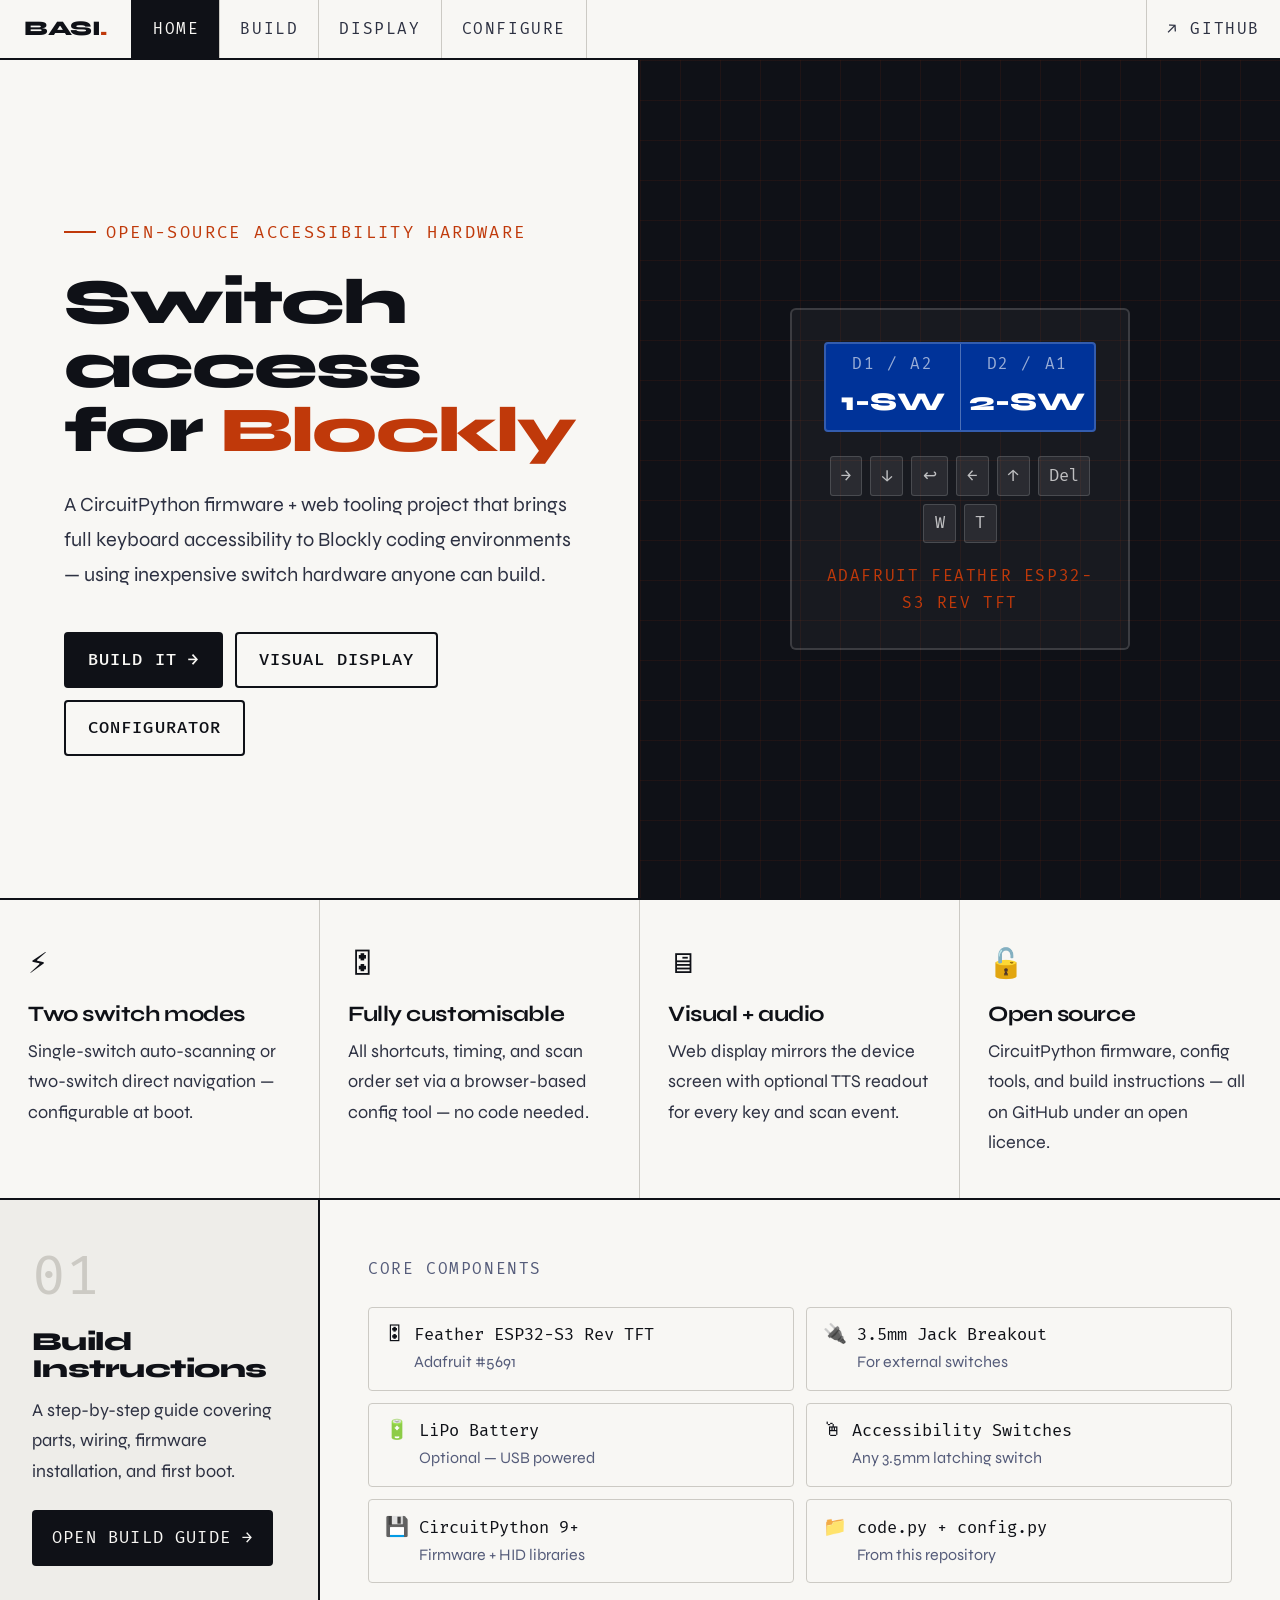
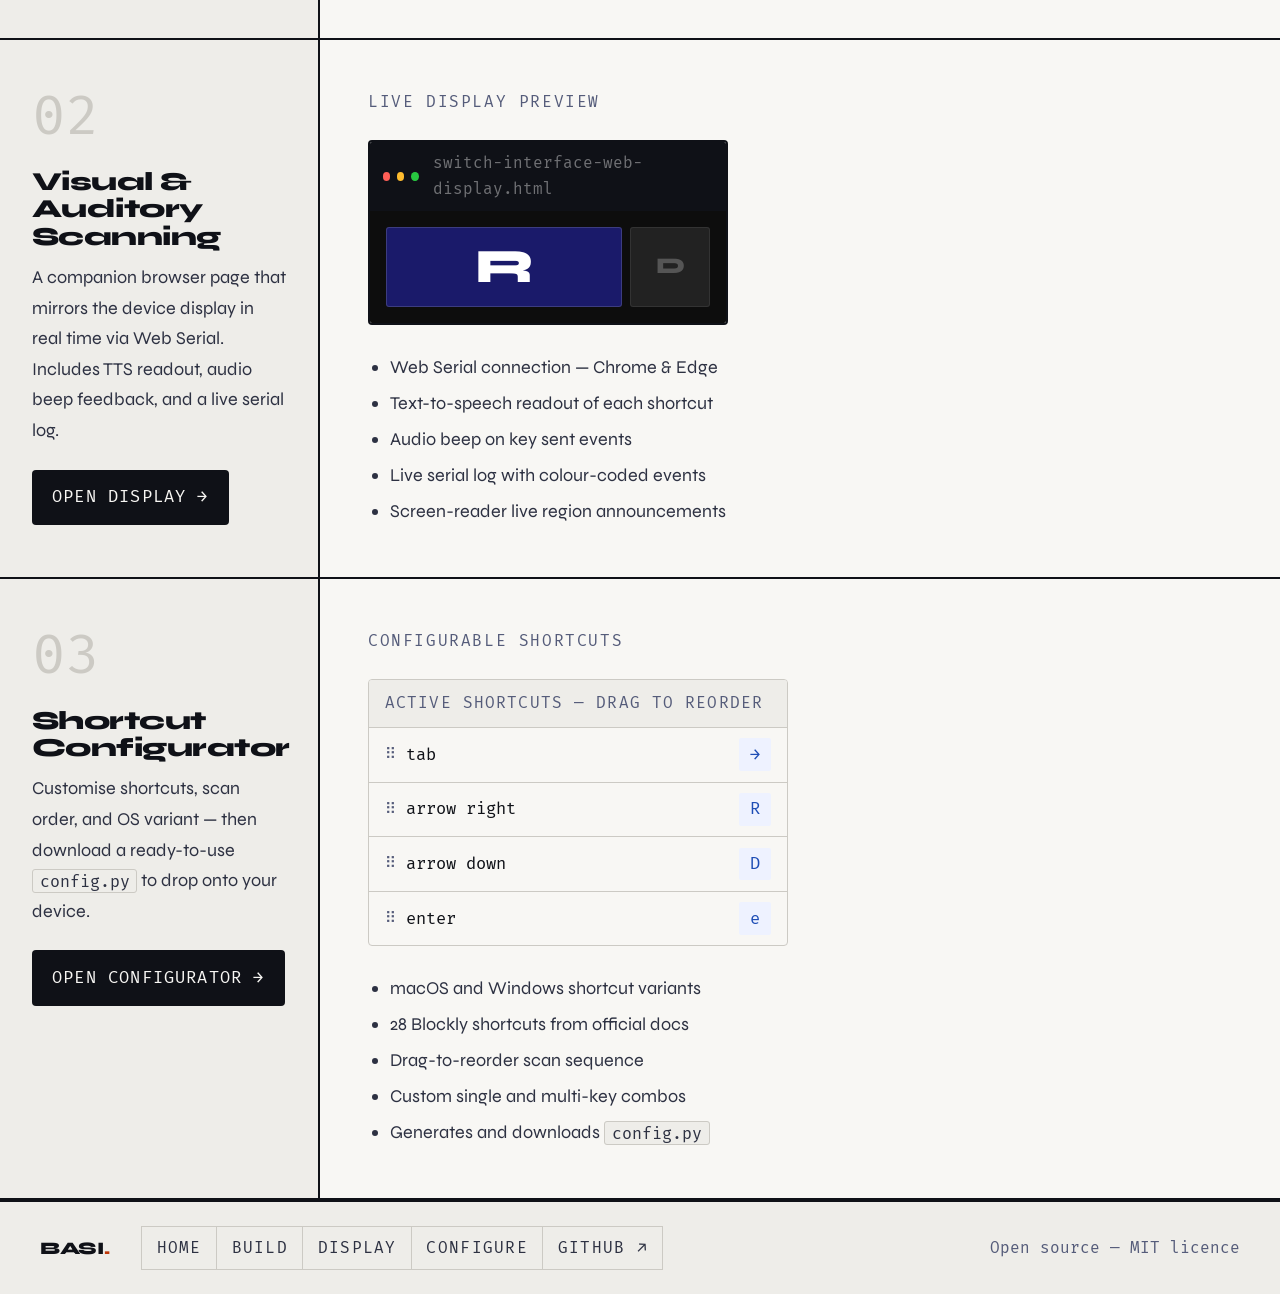
==== docs/index.html @ f082f9fe "Documentation webpage Added pages to combine build instructions, Display Tool and configurator." ====
<!DOCTYPE html>
<html lang="en">
<head>
<meta charset="UTF-8">
<meta name="viewport" content="width=device-width, initial-scale=1.0">
<title>Blockly Accessible Switch Interface (BASI)</title>
<meta name="description" content="Open-source hardware and software bringing keyboard accessibility to Blockly via customisable switch interfaces on Adafruit Feather ESP32-S3.">
<link rel="preconnect" href="https://fonts.googleapis.com">
<link href="https://fonts.googleapis.com/css2?family=Syne:wght@400;600;700;800&family=Fira+Mono:wght@400;500&display=swap" rel="stylesheet">
<link rel="stylesheet" href="basi-shared.css">
<style>
/* ── HERO ──────────────────────────────────────────────────── */
.hero {
  display: grid;
  grid-template-columns: 1fr 1fr;
  min-height: calc(100vh - var(--nav-h));
  border-bottom: 2px solid var(--ink);
}
.hero-text {
  padding: 5rem 3rem 4rem 4rem;
  display: flex;
  flex-direction: column;
  justify-content: center;
  border-right: 2px solid var(--ink);
}
.hero-eyebrow {
  font-family: var(--ff-mono);
  font-size: var(--text-sm);
  letter-spacing: 0.14em;
  text-transform: uppercase;
  color: var(--accent);
  margin-bottom: 1.5rem;
  display: flex;
  align-items: center;
  gap: 0.6rem;
}
.hero-eyebrow::before {
  content: '';
  display: block;
  width: 2rem;
  height: 2px;
  background: var(--accent);
  flex-shrink: 0;
}
.hero-title {
  font-family: var(--ff-head);
  font-weight: 800;
  font-size: clamp(2.6rem, 5vw, 4.4rem);
  line-height: 1.0;
  letter-spacing: -0.03em;
  color: var(--ink);
  margin-bottom: 1.5rem;
}
.hero-title em { font-style: normal; color: var(--accent); }
.hero-desc {
  font-size: var(--text-lg);
  color: var(--ink2);
  line-height: 1.75;
  max-width: 44ch;
  margin-bottom: 2.5rem;
}
.hero-cta { display: flex; gap: 0.75rem; flex-wrap: wrap; }

.hero-visual {
  background: var(--ink);
  display: flex;
  flex-direction: column;
  align-items: center;
  justify-content: center;
  padding: 3rem;
  position: relative;
  overflow: hidden;
}
.hero-visual::before {
  content: '';
  position: absolute;
  inset: 0;
  background-image:
    linear-gradient(rgba(192,57,10,0.09) 1px, transparent 1px),
    linear-gradient(90deg, rgba(192,57,10,0.09) 1px, transparent 1px);
  background-size: 40px 40px;
}
.device-card {
  position: relative;
  z-index: 1;
  border: 2px solid rgba(255,255,255,0.15);
  border-radius: 6px;
  padding: 2rem;
  background: rgba(255,255,255,0.04);
  width: 100%;
  max-width: 340px;
}
.device-screen {
  background: #003399;
  border: 2px solid rgba(255,255,255,0.2);
  border-radius: 4px;
  height: 90px;
  display: grid;
  grid-template-columns: 1fr 1px 1fr;
  overflow: hidden;
  margin-bottom: 1.5rem;
}
.device-screen-half {
  display: flex;
  flex-direction: column;
  align-items: center;
  justify-content: center;
  gap: 0.2rem;
}
.device-screen-divider { background: rgba(255,255,255,0.3); }
.device-screen-label {
  font-family: var(--ff-mono);
  font-size: var(--text-xs);
  letter-spacing: 0.1em;
  color: rgba(255,255,255,0.6);
  text-transform: uppercase;
}
.device-screen-key {
  font-family: var(--ff-head);
  font-weight: 800;
  font-size: 1.6rem;
  color: #fff;
}
.device-keys {
  display: flex;
  gap: 0.5rem;
  justify-content: center;
  flex-wrap: wrap;
}
.device-key {
  font-family: var(--ff-mono);
  font-size: var(--text-sm);
  padding: 0.3rem 0.65rem;
  background: rgba(255,255,255,0.08);
  border: 1px solid rgba(255,255,255,0.15);
  border-radius: 3px;
  color: rgba(255,255,255,0.7);
}
.device-tag {
  margin-top: 1.25rem;
  font-family: var(--ff-mono);
  font-size: var(--text-xs);
  color: var(--accent);
  letter-spacing: 0.1em;
  text-transform: uppercase;
  text-align: center;
}

/* ── FEATURES STRIP ─────────────────────────────────────────── */
.features-strip {
  display: grid;
  grid-template-columns: repeat(4, 1fr);
  border-bottom: 2px solid var(--ink);
}
.feature-cell {
  padding: 2.5rem 1.75rem;
  border-right: 1px solid var(--rule);
}
.feature-cell:last-child { border-right: none; }
.feature-icon {
  font-size: 1.8rem;
  margin-bottom: 0.9rem;
  display: block;
}
.feature-title {
  font-family: var(--ff-head);
  font-weight: 700;
  font-size: var(--text-xl);
  margin-bottom: 0.6rem;
}
.feature-desc {
  font-size: var(--text-base);
  color: var(--ink2);
  line-height: 1.7;
}

/* ── PAGE SECTIONS ───────────────────────────────────────────── */
.page-section {
  display: grid;
  grid-template-columns: 320px 1fr;
  border-bottom: 2px solid var(--ink);
  min-height: 440px;
}
.page-section-sidebar {
  border-right: 2px solid var(--ink);
  padding: 3rem 2rem;
  background: var(--tag-bg);
  display: flex;
  flex-direction: column;
  justify-content: space-between;
}
.page-section-num {
  font-family: var(--ff-mono);
  font-size: 3.5rem;
  font-weight: 400;
  line-height: 1;
  color: var(--rule);
  margin-bottom: 1.5rem;
}
.page-section-name {
  font-family: var(--ff-head);
  font-weight: 800;
  font-size: var(--text-2xl);
  line-height: 1.05;
  letter-spacing: -0.02em;
  color: var(--ink);
  margin-bottom: 0.75rem;
}
.page-section-desc {
  font-size: var(--text-base);
  color: var(--ink2);
  line-height: 1.7;
  margin-bottom: 1.5rem;
}
.page-section-link {
  font-family: var(--ff-mono);
  font-size: var(--text-sm);
  letter-spacing: 0.07em;
  text-transform: uppercase;
  color: var(--surface);
  background: var(--ink);
  text-decoration: none;
  padding: 0.85rem 1.25rem;
  display: inline-flex;
  align-items: center;
  min-height: 48px;
  transition: background var(--trans);
  align-self: flex-start;
  border-radius: var(--radius);
}
.page-section-link:hover { background: var(--accent); color: #fff; }
.page-section-content {
  padding: 3rem;
  display: flex;
  flex-direction: column;
  justify-content: center;
  gap: 1.5rem;
}

/* ── PARTS GRID ─────────────────────────────────────────────── */
.parts-grid { display: grid; grid-template-columns: repeat(2,1fr); gap: 0.75rem; }
.part-chip {
  border: 1.5px solid var(--rule);
  border-radius: 4px;
  padding: 0.9rem 1rem;
  display: flex;
  align-items: flex-start;
  gap: 0.6rem;
  background: var(--surface);
}
.part-chip-icon  { font-size: 1.2rem; flex-shrink: 0; line-height: 1.3; }
.part-chip-name  { font-family: var(--ff-mono); font-size: var(--text-sm); line-height: 1.5; }
.part-chip-sub   { font-size: var(--text-xs); color: var(--ink3); display: block; margin-top: 0.1rem; }

/* ── DISPLAY PREVIEW ─────────────────────────────────────────── */
.display-preview  { border: 2px solid var(--ink); border-radius: 4px; overflow: hidden; max-width: 360px; }
.display-preview-bar {
  background: var(--ink);
  padding: 0.5rem 0.8rem;
  display: flex;
  align-items: center;
  gap: 0.4rem;
}
.dp-dot { width: 9px; height: 9px; border-radius: 50%; }
.display-preview-body {
  background: #0d0d0d;
  padding: 1rem;
  display: flex;
  align-items: center;
  gap: 0.5rem;
}
.dp-key-main {
  flex: 3;
  background: #1a1a6a;
  border: 1px solid rgba(255,255,255,0.15);
  border-radius: 3px;
  height: 80px;
  display: flex;
  align-items: center;
  justify-content: center;
  font-family: var(--ff-head);
  font-weight: 800;
  font-size: 3rem;
  color: #fff;
}
.dp-key-next {
  flex: 1;
  background: #222;
  border: 1px solid rgba(255,255,255,0.08);
  border-radius: 3px;
  height: 80px;
  display: flex;
  align-items: center;
  justify-content: center;
  font-family: var(--ff-head);
  font-weight: 800;
  font-size: 1.4rem;
  color: #555;
}

/* ── CONFIG PREVIEW ─────────────────────────────────────────── */
.config-preview {
  background: var(--surface);
  border: 1.5px solid var(--rule);
  border-radius: 4px;
  overflow: hidden;
  max-width: 420px;
}
.config-preview-header {
  background: var(--tag-bg);
  padding: 0.65rem 1rem;
  font-family: var(--ff-mono);
  font-size: var(--text-xs);
  color: var(--ink3);
  letter-spacing: 0.07em;
  text-transform: uppercase;
  border-bottom: 1px solid var(--rule);
}
.config-row {
  display: flex;
  align-items: center;
  gap: 0.6rem;
  padding: 0.65rem 1rem;
  border-bottom: 1px solid var(--rule);
}
.config-row:last-child { border-bottom: none; }
.config-drag { color: var(--ink3); font-size: 0.95rem; }
.config-key  { font-family: var(--ff-mono); font-size: var(--text-sm); flex: 1; }
.config-sym  {
  font-family: var(--ff-mono);
  font-size: var(--text-sm);
  color: var(--accent2);
  background: #eef2ff;
  padding: 0.15rem 0.55rem;
  border-radius: 2px;
  min-width: 32px;
  text-align: center;
}

.section-label {
  font-family: var(--ff-mono);
  font-size: var(--text-xs);
  letter-spacing: 0.1em;
  text-transform: uppercase;
  color: var(--ink3);
}

/* ── RESPONSIVE ─────────────────────────────────────────────── */
@media (max-width: 960px) {
  .hero { grid-template-columns: 1fr; min-height: auto; }
  .hero-text { border-right: none; border-bottom: 2px solid var(--ink); padding: 3rem 1.5rem; }
  .hero-visual { padding: 2.5rem 1.5rem; }
  .features-strip { grid-template-columns: 1fr 1fr; }
  .feature-cell:nth-child(2) { border-right: none; }
  .feature-cell:nth-child(3),
  .feature-cell:nth-child(4) { border-top: 1px solid var(--rule); }
  .feature-cell:nth-child(4) { border-right: none; }
  .page-section { grid-template-columns: 1fr; }
  .page-section-sidebar { border-right: none; border-bottom: 2px solid var(--ink); }
  .page-section-content { padding: 2rem 1.5rem; }
}
@media (max-width: 560px) {
  .features-strip { grid-template-columns: 1fr; }
  .feature-cell { border-right: none; border-bottom: 1px solid var(--rule); }
  .parts-grid { grid-template-columns: 1fr; }
}
</style>
</head>
<body>
<a href="#main-content" class="skip-link">Skip to main content</a>

<header role="banner">
  <nav class="site-nav" aria-label="Site navigation">
    <a href="index.html" class="nav-logo" aria-label="Blockly Accessible Switch Interface – home">BASI<span>.</span></a>
    <ul class="nav-links" role="list">
      <li><a href="index.html" aria-current="page">Home</a></li>
      <li><a href="build.html">Build</a></li>
      <li><a href="switch-interface-web-display.html">Display</a></li>
      <li><a href="blockly_shortcut_configurator.html">Configure</a></li>
    </ul>
    <a href="https://github.com/loretod/blockly_accessible_switch_interface"
       class="nav-gh" target="_blank" rel="noopener"
       aria-label="View source on GitHub (opens in new tab)">↗ GitHub</a>
  </nav>
</header>

<main id="main-content">

  <!-- HERO -->
  <section class="hero" aria-labelledby="hero-heading">
    <div class="hero-text">
      <p class="hero-eyebrow" aria-hidden="true">Open-source accessibility hardware</p>
      <h1 class="hero-title" id="hero-heading">Switch access<br>for <em>Blockly</em></h1>
      <p class="hero-desc">
        A CircuitPython firmware + web tooling project that brings full keyboard
        accessibility to Blockly coding environments — using inexpensive switch
        hardware anyone can build.
      </p>
      <nav class="hero-cta" aria-label="Quick navigation">
        <a href="build.html" class="btn btn-primary">Build it →</a>
        <a href="switch-interface-web-display.html" class="btn">Visual Display</a>
        <a href="blockly_shortcut_configurator.html" class="btn">Configurator</a>
      </nav>
    </div>
    <div class="hero-visual" role="img" aria-label="Illustration of the device TFT mode-select screen showing single-switch and two-switch mode options with example shortcut keys">
      <div class="device-card">
        <div class="device-screen" role="presentation">
          <div class="device-screen-half">
            <div class="device-screen-label">D1 / A2</div>
            <div class="device-screen-key">1-SW</div>
          </div>
          <div class="device-screen-divider"></div>
          <div class="device-screen-half">
            <div class="device-screen-label">D2 / A1</div>
            <div class="device-screen-key">2-SW</div>
          </div>
        </div>
        <div class="device-keys" role="list" aria-label="Example shortcut keys">
          <span class="device-key" role="listitem">→</span>
          <span class="device-key" role="listitem">↓</span>
          <span class="device-key" role="listitem">↩</span>
          <span class="device-key" role="listitem">←</span>
          <span class="device-key" role="listitem">↑</span>
          <span class="device-key" role="listitem">Del</span>
          <span class="device-key" role="listitem">W</span>
          <span class="device-key" role="listitem">T</span>
        </div>
        <div class="device-tag">Adafruit Feather ESP32-S3 Rev TFT</div>
      </div>
    </div>
  </section>

  <!-- FEATURES -->
  <section aria-label="Project features" class="features-strip">
    <article class="feature-cell">
      <span class="feature-icon" aria-hidden="true">⚡</span>
      <h2 class="feature-title">Two switch modes</h2>
      <p class="feature-desc">Single-switch auto-scanning or two-switch direct navigation — configurable at boot.</p>
    </article>
    <article class="feature-cell">
      <span class="feature-icon" aria-hidden="true">🎛</span>
      <h2 class="feature-title">Fully customisable</h2>
      <p class="feature-desc">All shortcuts, timing, and scan order set via a browser-based config tool — no code needed.</p>
    </article>
    <article class="feature-cell">
      <span class="feature-icon" aria-hidden="true">🖥</span>
      <h2 class="feature-title">Visual + audio</h2>
      <p class="feature-desc">Web display mirrors the device screen with optional TTS readout for every key and scan event.</p>
    </article>
    <article class="feature-cell">
      <span class="feature-icon" aria-hidden="true">🔓</span>
      <h2 class="feature-title">Open source</h2>
      <p class="feature-desc">CircuitPython firmware, config tools, and build instructions — all on GitHub under an open licence.</p>
    </article>
  </section>

  <!-- BUILD -->
  <section class="page-section" aria-labelledby="build-heading" id="section-build">
    <div class="page-section-sidebar">
      <div>
        <div class="page-section-num" aria-hidden="true">01</div>
        <h2 class="page-section-name" id="build-heading">Build<br>Instructions</h2>
        <p class="page-section-desc">A step-by-step guide covering parts, wiring, firmware installation, and first boot.</p>
        <a href="build.html" class="page-section-link" aria-label="Go to build instructions page">Open build guide →</a>
      </div>
    </div>
    <div class="page-section-content" aria-label="Parts overview">
      <p class="section-label">Core components</p>
      <div class="parts-grid" role="list">
        <div class="part-chip" role="listitem">
          <span class="part-chip-icon" aria-hidden="true">🎛</span>
          <div><div class="part-chip-name">Feather ESP32-S3 Rev TFT</div><span class="part-chip-sub">Adafruit #5691</span></div>
        </div>
        <div class="part-chip" role="listitem">
          <span class="part-chip-icon" aria-hidden="true">🔌</span>
          <div><div class="part-chip-name">3.5mm Jack Breakout</div><span class="part-chip-sub">For external switches</span></div>
        </div>
        <div class="part-chip" role="listitem">
          <span class="part-chip-icon" aria-hidden="true">🔋</span>
          <div><div class="part-chip-name">LiPo Battery</div><span class="part-chip-sub">Optional — USB powered</span></div>
        </div>
        <div class="part-chip" role="listitem">
          <span class="part-chip-icon" aria-hidden="true">🖱</span>
          <div><div class="part-chip-name">Accessibility Switches</div><span class="part-chip-sub">Any 3.5mm latching switch</span></div>
        </div>
        <div class="part-chip" role="listitem">
          <span class="part-chip-icon" aria-hidden="true">💾</span>
          <div><div class="part-chip-name">CircuitPython 9+</div><span class="part-chip-sub">Firmware + HID libraries</span></div>
        </div>
        <div class="part-chip" role="listitem">
          <span class="part-chip-icon" aria-hidden="true">📁</span>
          <div><div class="part-chip-name">code.py + config.py</div><span class="part-chip-sub">From this repository</span></div>
        </div>
      </div>
    </div>
  </section>

  <!-- DISPLAY -->
  <section class="page-section" aria-labelledby="display-heading" id="section-display">
    <div class="page-section-sidebar">
      <div>
        <div class="page-section-num" aria-hidden="true">02</div>
        <h2 class="page-section-name" id="display-heading">Visual &amp;<br>Auditory<br>Scanning</h2>
        <p class="page-section-desc">A companion browser page that mirrors the device display in real time via Web Serial. Includes TTS readout, audio beep feedback, and a live serial log.</p>
        <a href="switch-interface-web-display.html" class="page-section-link" aria-label="Open the visual and auditory scanning display page">Open display →</a>
      </div>
    </div>
    <div class="page-section-content" aria-label="Display tool preview">
      <p class="section-label">Live display preview</p>
      <div class="display-preview" role="img" aria-label="Preview showing current key R large on the left and next key D smaller on the right">
        <div class="display-preview-bar" aria-hidden="true">
          <div class="dp-dot" style="background:#ff5f57"></div>
          <div class="dp-dot" style="background:#febc2e"></div>
          <div class="dp-dot" style="background:#28c840"></div>
          <span style="font-family:var(--ff-mono);font-size:var(--text-xs);color:rgba(255,255,255,0.4);margin-left:0.5rem">switch-interface-web-display.html</span>
        </div>
        <div class="display-preview-body" aria-hidden="true">
          <div class="dp-key-main">R</div>
          <div class="dp-key-next">D</div>
        </div>
      </div>
      <ul style="font-size:var(--text-base);color:var(--ink2);line-height:2;padding-left:1.4rem" aria-label="Display features">
        <li>Web Serial connection — Chrome &amp; Edge</li>
        <li>Text-to-speech readout of each shortcut</li>
        <li>Audio beep on key sent events</li>
        <li>Live serial log with colour-coded events</li>
        <li>Screen-reader live region announcements</li>
      </ul>
    </div>
  </section>

  <!-- CONFIGURATOR -->
  <section class="page-section" aria-labelledby="config-heading" id="section-config">
    <div class="page-section-sidebar">
      <div>
        <div class="page-section-num" aria-hidden="true">03</div>
        <h2 class="page-section-name" id="config-heading">Shortcut<br>Configurator</h2>
        <p class="page-section-desc">Customise shortcuts, scan order, and OS variant — then download a ready-to-use <code>config.py</code> to drop onto your device.</p>
        <a href="blockly_shortcut_configurator.html" class="page-section-link" aria-label="Open the shortcut configurator tool">Open configurator →</a>
      </div>
    </div>
    <div class="page-section-content" aria-label="Configurator tool preview">
      <p class="section-label">Configurable shortcuts</p>
      <div class="config-preview" role="img" aria-label="Preview of the shortcut configurator showing a draggable list of shortcut keys">
        <div class="config-preview-header">Active shortcuts — drag to reorder</div>
        <div class="config-row" aria-hidden="true"><span class="config-drag">⠿</span><span class="config-key">tab</span><span class="config-sym">→</span></div>
        <div class="config-row" aria-hidden="true"><span class="config-drag">⠿</span><span class="config-key">arrow right</span><span class="config-sym">R</span></div>
        <div class="config-row" aria-hidden="true"><span class="config-drag">⠿</span><span class="config-key">arrow down</span><span class="config-sym">D</span></div>
        <div class="config-row" aria-hidden="true"><span class="config-drag">⠿</span><span class="config-key">enter</span><span class="config-sym">e</span></div>
      </div>
      <ul style="font-size:var(--text-base);color:var(--ink2);line-height:2;padding-left:1.4rem" aria-label="Configurator features">
        <li>macOS and Windows shortcut variants</li>
        <li>28 Blockly shortcuts from official docs</li>
        <li>Drag-to-reorder scan sequence</li>
        <li>Custom single and multi-key combos</li>
        <li>Generates and downloads <code>config.py</code></li>
      </ul>
    </div>
  </section>

</main>

<footer class="site-footer" role="contentinfo">
  <div class="footer-brand">BASI<span>.</span></div>
  <nav aria-label="Footer navigation">
    <ul class="footer-links" role="list">
      <li><a href="index.html">Home</a></li>
      <li><a href="build.html">Build</a></li>
      <li><a href="switch-interface-web-display.html">Display</a></li>
      <li><a href="blockly_shortcut_configurator.html">Configure</a></li>
      <li><a href="https://github.com/loretod/blockly_accessible_switch_interface" target="_blank" rel="noopener" aria-label="GitHub repository (opens in new tab)">GitHub ↗</a></li>
    </ul>
  </nav>
  <p class="footer-copy">Open source — MIT licence</p>
</footer>
</body>
</html>
---- docs/basi-shared.css ----
/* ============================================================
   basi-shared.css — Blockly Accessible Switch Interface
   Unified stylesheet · WCAG 2.1 AA/AAA compliant
   ============================================================ */

/* ── GOOGLE FONTS ──────────────────────────────────────────── */
@import url('https://fonts.googleapis.com/css2?family=Syne:wght@400;600;700;800&family=Fira+Mono:wght@400;500&display=swap');

/* ── DESIGN TOKENS ─────────────────────────────────────────── */
:root {
  /* Palette — high-contrast, WCAG AA minimum 4.5:1 on bg */
  --ink:        #0f1117;   /* near-black text, 18:1 on --surface */
  --ink2:       #2d3142;   /* secondary text, 9:1 on --surface    */
  --ink3:       #555c7a;   /* tertiary / meta, 5.5:1 on --surface */
  --accent:     #c0390a;   /* primary action — 5.2:1 on white      */
  --accent2:    #1d4db5;   /* link / secondary — 6.3:1 on white    */
  --surface:    #f8f7f4;   /* page background                      */
  --tag-bg:     #eeede9;   /* sidebar / code block background      */
  --rule:       #cccac4;   /* dividers                             */
  --focus:      #1d4db5;   /* keyboard focus ring                  */
  --green:      #1a6b35;   /* success — 5.1:1                      */
  --red:        #b02020;   /* error   — 5.3:1                      */

  /* Typography scale — min 18px body per WCAG 1.4.4 */
  --ff-head:  'Syne', system-ui, sans-serif;
  --ff-mono:  'Fira Mono', 'Courier New', monospace;

  --text-xs:   1rem;       /* 16px — minimum for non-body text     */
  --text-sm:   1.0625rem;  /* 17px                                  */
  --text-base: 1.125rem;   /* 18px — body minimum                   */
  --text-md:   1.1875rem;  /* 19px                                  */
  --text-lg:   1.25rem;    /* 20px                                  */
  --text-xl:   1.375rem;   /* 22px                                  */
  --text-2xl:  1.625rem;   /* 26px                                  */
  --text-3xl:  2rem;       /* 32px                                  */

  /* Layout */
  --nav-h:     60px;
  --radius:    4px;
  --max-w:     1200px;

  /* Spacing */
  --gap-sm:    0.75rem;
  --gap-md:    1.5rem;
  --gap-lg:    3rem;

  /* Transitions */
  --trans:     0.15s ease;
}

/* ── RESET ─────────────────────────────────────────────────── */
*, *::before, *::after {
  box-sizing: border-box;
  margin: 0;
  padding: 0;
}

/* ── BASE ───────────────────────────────────────────────────── */
html {
  scroll-behavior: smooth;
  font-size: 100%;          /* honour browser text-size preference */
}

body {
  font-family: var(--ff-head);
  font-size: var(--text-base);
  line-height: 1.65;
  color: var(--ink);
  background: var(--surface);
  -webkit-font-smoothing: antialiased;
}

/* ── SKIP LINK ─────────────────────────────────────────────── */
.skip-link {
  position: absolute;
  top: -100%;
  left: 1rem;
  z-index: 9999;
  background: var(--accent);
  color: #fff;
  font-family: var(--ff-mono);
  font-size: var(--text-base);
  font-weight: 500;
  padding: 0.6rem 1.2rem;
  text-decoration: none;
  border-radius: 0 0 var(--radius) var(--radius);
  transition: top var(--trans);
  letter-spacing: 0.04em;
}
.skip-link:focus {
  top: 0;
  outline: 3px solid var(--focus);
  outline-offset: 2px;
}

/* ── FOCUS RING (global) ───────────────────────────────────── */
:focus-visible {
  outline: 3px solid var(--focus);
  outline-offset: 3px;
  border-radius: 2px;
}
:focus:not(:focus-visible) {
  outline: none;
}

/* ── TYPOGRAPHY ─────────────────────────────────────────────── */
h1, h2, h3, h4 {
  font-family: var(--ff-head);
  font-weight: 800;
  line-height: 1.1;
  letter-spacing: -0.02em;
  color: var(--ink);
}

p { line-height: 1.75; }

a {
  color: var(--accent2);
  text-decoration: underline;
  text-underline-offset: 3px;
  text-decoration-thickness: 1px;
  transition: color var(--trans), text-decoration-color var(--trans);
}
a:hover {
  color: var(--accent);
  text-decoration-color: var(--accent);
}

code, kbd, pre {
  font-family: var(--ff-mono);
  font-size: 0.92em;
}
code {
  background: var(--tag-bg);
  border: 1px solid var(--rule);
  border-radius: 3px;
  padding: 0.1em 0.4em;
  color: var(--ink2);
}
kbd {
  background: var(--tag-bg);
  border: 1px solid var(--rule);
  border-bottom-width: 2px;
  border-radius: 4px;
  padding: 0.1em 0.45em;
  font-size: 0.85em;
  color: var(--ink2);
  white-space: nowrap;
}

/* ── BUTTONS ────────────────────────────────────────────────── */
.btn {
  display: inline-flex;
  align-items: center;
  justify-content: center;
  gap: 0.4rem;
  font-family: var(--ff-mono);
  font-size: var(--text-sm);
  font-weight: 500;
  letter-spacing: 0.06em;
  text-transform: uppercase;
  text-decoration: none;
  padding: 0.75rem 1.4rem;
  border: 2px solid var(--ink);
  background: var(--surface);
  color: var(--ink);
  cursor: pointer;
  transition: background var(--trans), color var(--trans), border-color var(--trans);
  border-radius: var(--radius);
  min-height: 48px;         /* WCAG 2.5.5 target size */
  min-width: 48px;
}
.btn:hover, .btn:focus-visible {
  background: var(--ink);
  color: var(--surface);
  text-decoration: none;
}
.btn-primary {
  background: var(--ink);
  color: var(--surface);
  border-color: var(--ink);
}
.btn-primary:hover, .btn-primary:focus-visible {
  background: var(--accent);
  border-color: var(--accent);
  color: #fff;
}

/* ── CALLOUTS ───────────────────────────────────────────────── */
.callout {
  display: flex;
  align-items: flex-start;
  gap: 0.8rem;
  padding: 0.9rem 1.1rem;
  border-radius: var(--radius);
  font-size: var(--text-sm);
  line-height: 1.65;
  margin: 1.1rem 0;
  border-left: 4px solid;
}
.callout-icon {
  font-size: 1.1rem;
  line-height: 1.4;
  flex-shrink: 0;
  font-style: normal;
}
.callout.info    { background: #e8edf8; border-color: var(--accent2); color: var(--ink2); }
.callout.warn    { background: #fdf3e7; border-color: #b06a00;        color: #5a3500;    }
.callout.success { background: #e6f4ec; border-color: var(--green);   color: #0f3d1e;    }

/* ── PAGE HEADER ────────────────────────────────────────────── */
.page-header {
  padding: 3rem 4rem 2.75rem;
  border-bottom: 2px solid var(--ink);
  display: flex;
  align-items: flex-end;
  justify-content: space-between;
  gap: 2rem;
  flex-wrap: wrap;
}
.page-header-label {
  font-family: var(--ff-mono);
  font-size: var(--text-xs);
  letter-spacing: 0.14em;
  text-transform: uppercase;
  color: var(--accent);
  margin-bottom: 0.4rem;
}
.page-header h1 {
  font-size: clamp(2rem, 4vw, 3.2rem);
}
.page-header-desc {
  font-size: var(--text-lg);
  color: var(--ink2);
  line-height: 1.7;
  max-width: 52ch;
}

/* ── SITE NAVIGATION ────────────────────────────────────────── */
header[role="banner"] {
  position: sticky;
  top: 0;
  z-index: 100;
  background: var(--surface);
}
.site-nav {
  display: flex;
  align-items: center;
  gap: 0;
  height: var(--nav-h);
  border-bottom: 2px solid var(--ink);
}
.nav-logo {
  font-family: var(--ff-head);
  font-weight: 800;
  font-size: 1.3rem;
  letter-spacing: -0.02em;
  color: var(--ink);
  text-decoration: none;
  padding: 0 1.5rem;
  height: 100%;
  display: flex;
  align-items: center;
  border-right: 2px solid var(--ink);
  flex-shrink: 0;
}
.nav-logo span  { color: var(--accent); }
.nav-logo:hover { background: var(--ink); color: var(--surface); text-decoration: none; }
.nav-logo:hover span { color: var(--accent); }

.nav-links {
  list-style: none;
  display: flex;
  height: 100%;
  flex: 1;
}
.nav-links li { height: 100%; }
.nav-links a {
  display: flex;
  align-items: center;
  height: 100%;
  padding: 0 1.25rem;
  font-family: var(--ff-mono);
  font-size: var(--text-xs);
  letter-spacing: 0.1em;
  text-transform: uppercase;
  color: var(--ink2);
  text-decoration: none;
  border-right: 1px solid var(--rule);
  transition: background var(--trans), color var(--trans);
}
.nav-links a:hover         { background: var(--tag-bg); color: var(--ink); }
.nav-links a[aria-current] { background: var(--ink); color: var(--surface); }

.nav-gh {
  margin-left: auto;
  display: flex;
  align-items: center;
  height: 100%;
  padding: 0 1.25rem;
  font-family: var(--ff-mono);
  font-size: var(--text-xs);
  letter-spacing: 0.1em;
  text-transform: uppercase;
  color: var(--ink2);
  text-decoration: none;
  border-left: 1px solid var(--rule);
  transition: background var(--trans), color var(--trans);
  flex-shrink: 0;
}
.nav-gh:hover { background: var(--ink); color: var(--surface); }

/* ── TOOL NAV BAND (display + config pages) ─────────────────── */
.tool-nav-band {
  display: flex;
  align-items: center;
  height: 52px;
  border-bottom: 2px solid var(--ink);
  background: var(--surface);
  position: sticky;
  top: 0;
  z-index: 100;
}
.tool-nav-band .nav-logo {
  font-size: 1.15rem;
  padding: 0 1.1rem;
}
.tool-nav-band .nav-links a {
  font-size: var(--text-xs);
  padding: 0 0.9rem;
}
.tool-nav-band .nav-exit-btn {
  margin-left: auto;
  display: flex;
  align-items: center;
  gap: 0.5rem;
  height: 100%;
  padding: 0 1.1rem;
  font-family: var(--ff-mono);
  font-size: var(--text-xs);
  letter-spacing: 0.08em;
  text-transform: uppercase;
  color: var(--ink2);
  text-decoration: none;
  border-left: 1px solid var(--rule);
  transition: background var(--trans), color var(--trans);
  flex-shrink: 0;
  white-space: nowrap;
}
.tool-nav-band .nav-exit-btn:hover {
  background: var(--ink);
  color: var(--surface);
}
.kbd-hint {
  font-size: 0.72em;
  opacity: 0.7;
}

/* ── NAV TOAST ──────────────────────────────────────────────── */
.nav-toast {
  position: fixed;
  top: calc(var(--nav-h) + 0.75rem);
  left: 50%;
  transform: translateX(-50%) translateY(-8px);
  background: var(--ink);
  color: #fff;
  font-family: var(--ff-mono);
  font-size: var(--text-xs);
  letter-spacing: 0.08em;
  padding: 0.55rem 1.1rem;
  border-radius: var(--radius);
  opacity: 0;
  pointer-events: none;
  transition: opacity 0.2s, transform 0.2s;
  z-index: 9998;
}
.nav-toast.visible {
  opacity: 1;
  transform: translateX(-50%) translateY(0);
}

/* ── SITE FOOTER ─────────────────────────────────────────────── */
.site-footer {
  border-top: 2px solid var(--ink);
  padding: 1.5rem 2.5rem;
  display: flex;
  align-items: center;
  gap: 2rem;
  flex-wrap: wrap;
  background: var(--tag-bg);
}
.footer-brand {
  font-family: var(--ff-head);
  font-weight: 800;
  font-size: 1.1rem;
  color: var(--ink);
  letter-spacing: -0.02em;
}
.footer-brand span { color: var(--accent); }
.footer-links {
  list-style: none;
  display: flex;
  gap: 0;
  flex-wrap: wrap;
}
.footer-links a {
  font-family: var(--ff-mono);
  font-size: var(--text-xs);
  letter-spacing: 0.08em;
  text-transform: uppercase;
  color: var(--ink2);
  text-decoration: none;
  padding: 0.3rem 0.9rem;
  border: 1px solid var(--rule);
  border-right: none;
  transition: background var(--trans), color var(--trans);
  display: block;
  min-height: 44px;
  display: flex;
  align-items: center;
}
.footer-links li:last-child a { border-right: 1px solid var(--rule); }
.footer-links a:hover { background: var(--ink); color: var(--surface); }
.footer-copy {
  font-family: var(--ff-mono);
  font-size: var(--text-xs);
  color: var(--ink3);
  margin-left: auto;
}

/* ── SR ONLY ────────────────────────────────────────────────── */
.sr-only {
  position: absolute;
  width: 1px;
  height: 1px;
  overflow: hidden;
  clip: rect(0 0 0 0);
  white-space: nowrap;
  border: 0;
}

/* ── REDUCED MOTION ─────────────────────────────────────────── */
@media (prefers-reduced-motion: reduce) {
  *, *::before, *::after {
    animation-duration: 0.01ms !important;
    animation-iteration-count: 1 !important;
    transition-duration: 0.01ms !important;
    scroll-behavior: auto !important;
  }
}

/* ── RESPONSIVE NAV ─────────────────────────────────────────── */
@media (max-width: 720px) {
  .nav-links { display: none; }
  .site-nav  { justify-content: space-between; }
  .nav-gh    { border-left: none; margin-left: 0; }
  .page-header { padding: 2rem 1.5rem; }
  .site-footer { gap: 1rem; padding: 1.25rem 1rem; }
  .footer-copy { margin-left: 0; }
}
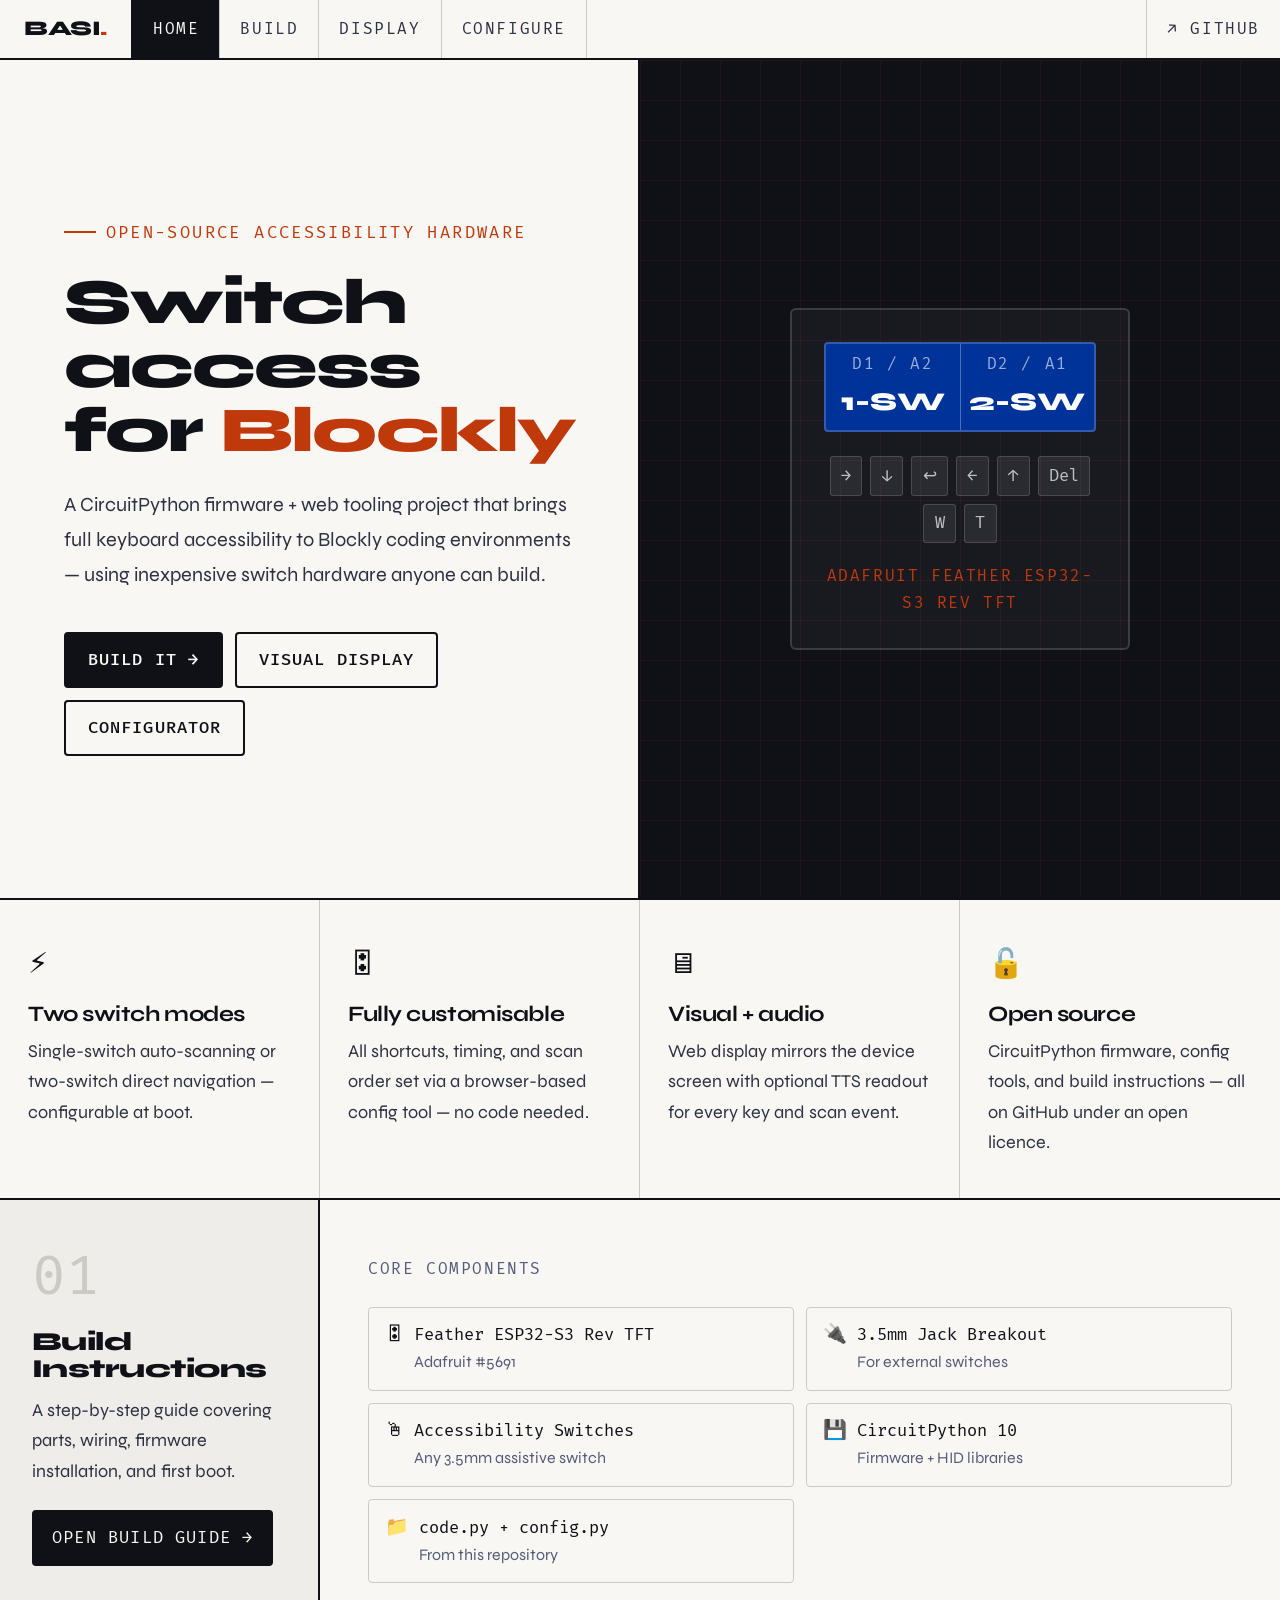
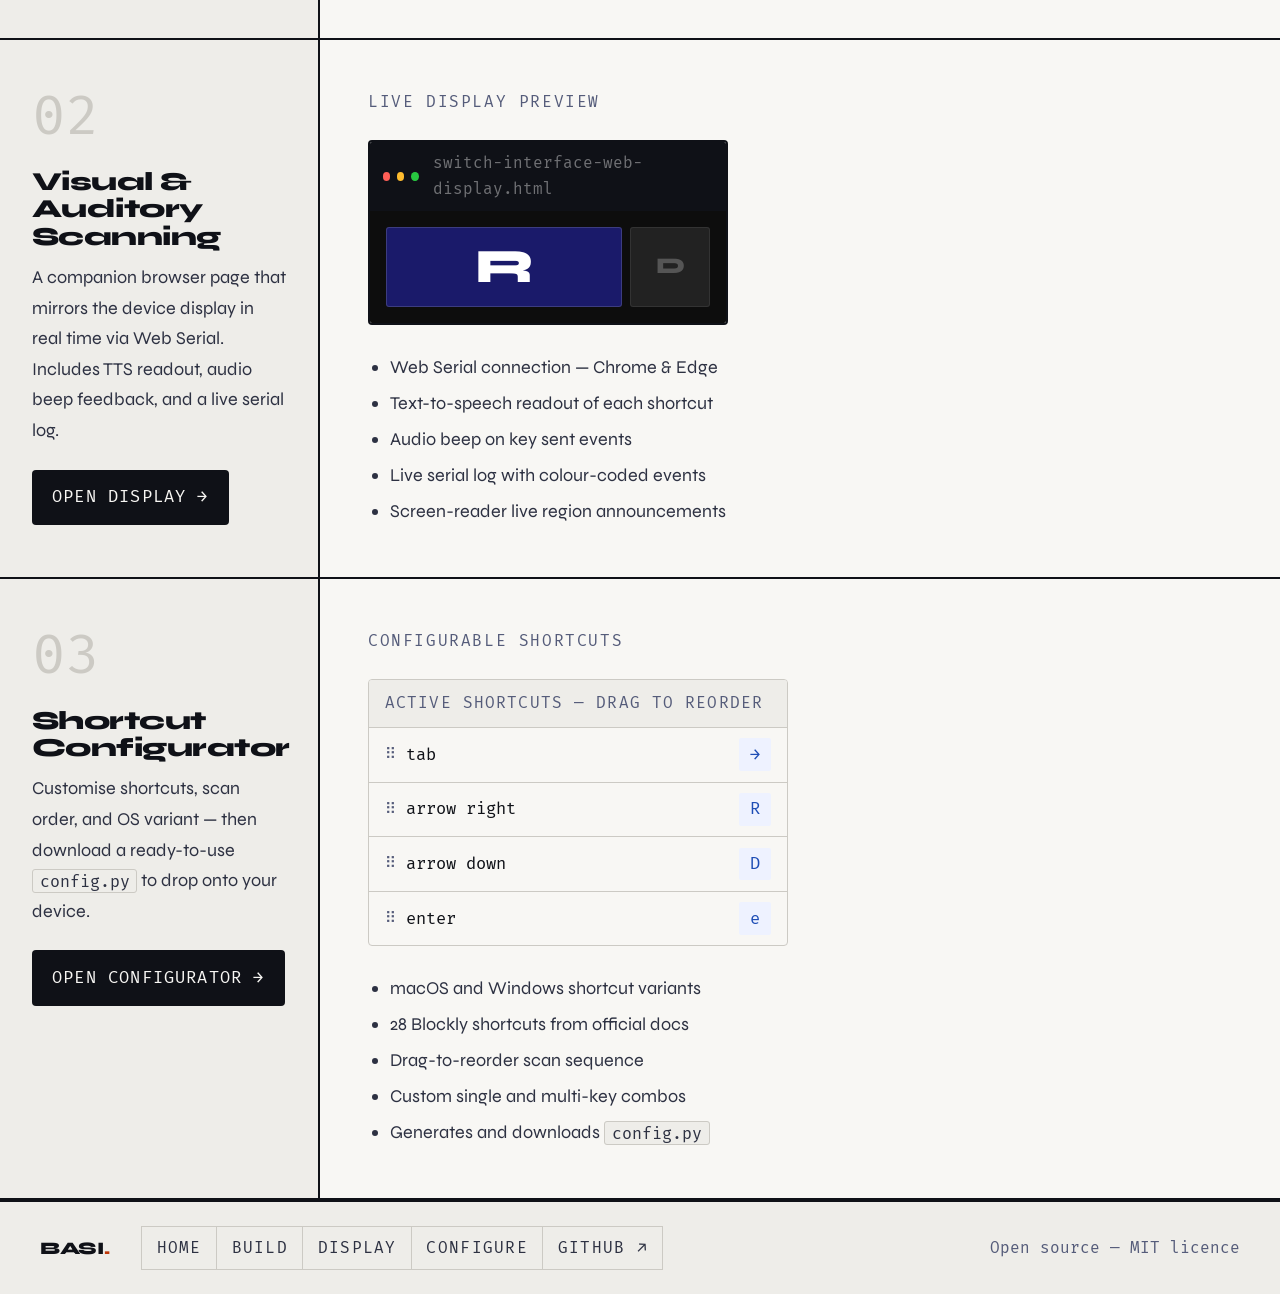
==== commit 9162eb6a: "3D printed and configurator video Added new 3D printed case files based on Adafruit's Star Trek Data" ====
--- a/docs/index.html
+++ b/docs/index.html
@@ -476,16 +476,12 @@
           <div><div class="part-chip-name">3.5mm Jack Breakout</div><span class="part-chip-sub">For external switches</span></div>
         </div>
         <div class="part-chip" role="listitem">
-          <span class="part-chip-icon" aria-hidden="true">🔋</span>
-          <div><div class="part-chip-name">LiPo Battery</div><span class="part-chip-sub">Optional — USB powered</span></div>
-        </div>
-        <div class="part-chip" role="listitem">
           <span class="part-chip-icon" aria-hidden="true">🖱</span>
-          <div><div class="part-chip-name">Accessibility Switches</div><span class="part-chip-sub">Any 3.5mm latching switch</span></div>
+          <div><div class="part-chip-name">Accessibility Switches</div><span class="part-chip-sub">Any 3.5mm assistive switch</span></div>
         </div>
         <div class="part-chip" role="listitem">
           <span class="part-chip-icon" aria-hidden="true">💾</span>
-          <div><div class="part-chip-name">CircuitPython 9+</div><span class="part-chip-sub">Firmware + HID libraries</span></div>
+          <div><div class="part-chip-name">CircuitPython 10</div><span class="part-chip-sub">Firmware + HID libraries</span></div>
         </div>
         <div class="part-chip" role="listitem">
           <span class="part-chip-icon" aria-hidden="true">📁</span>
